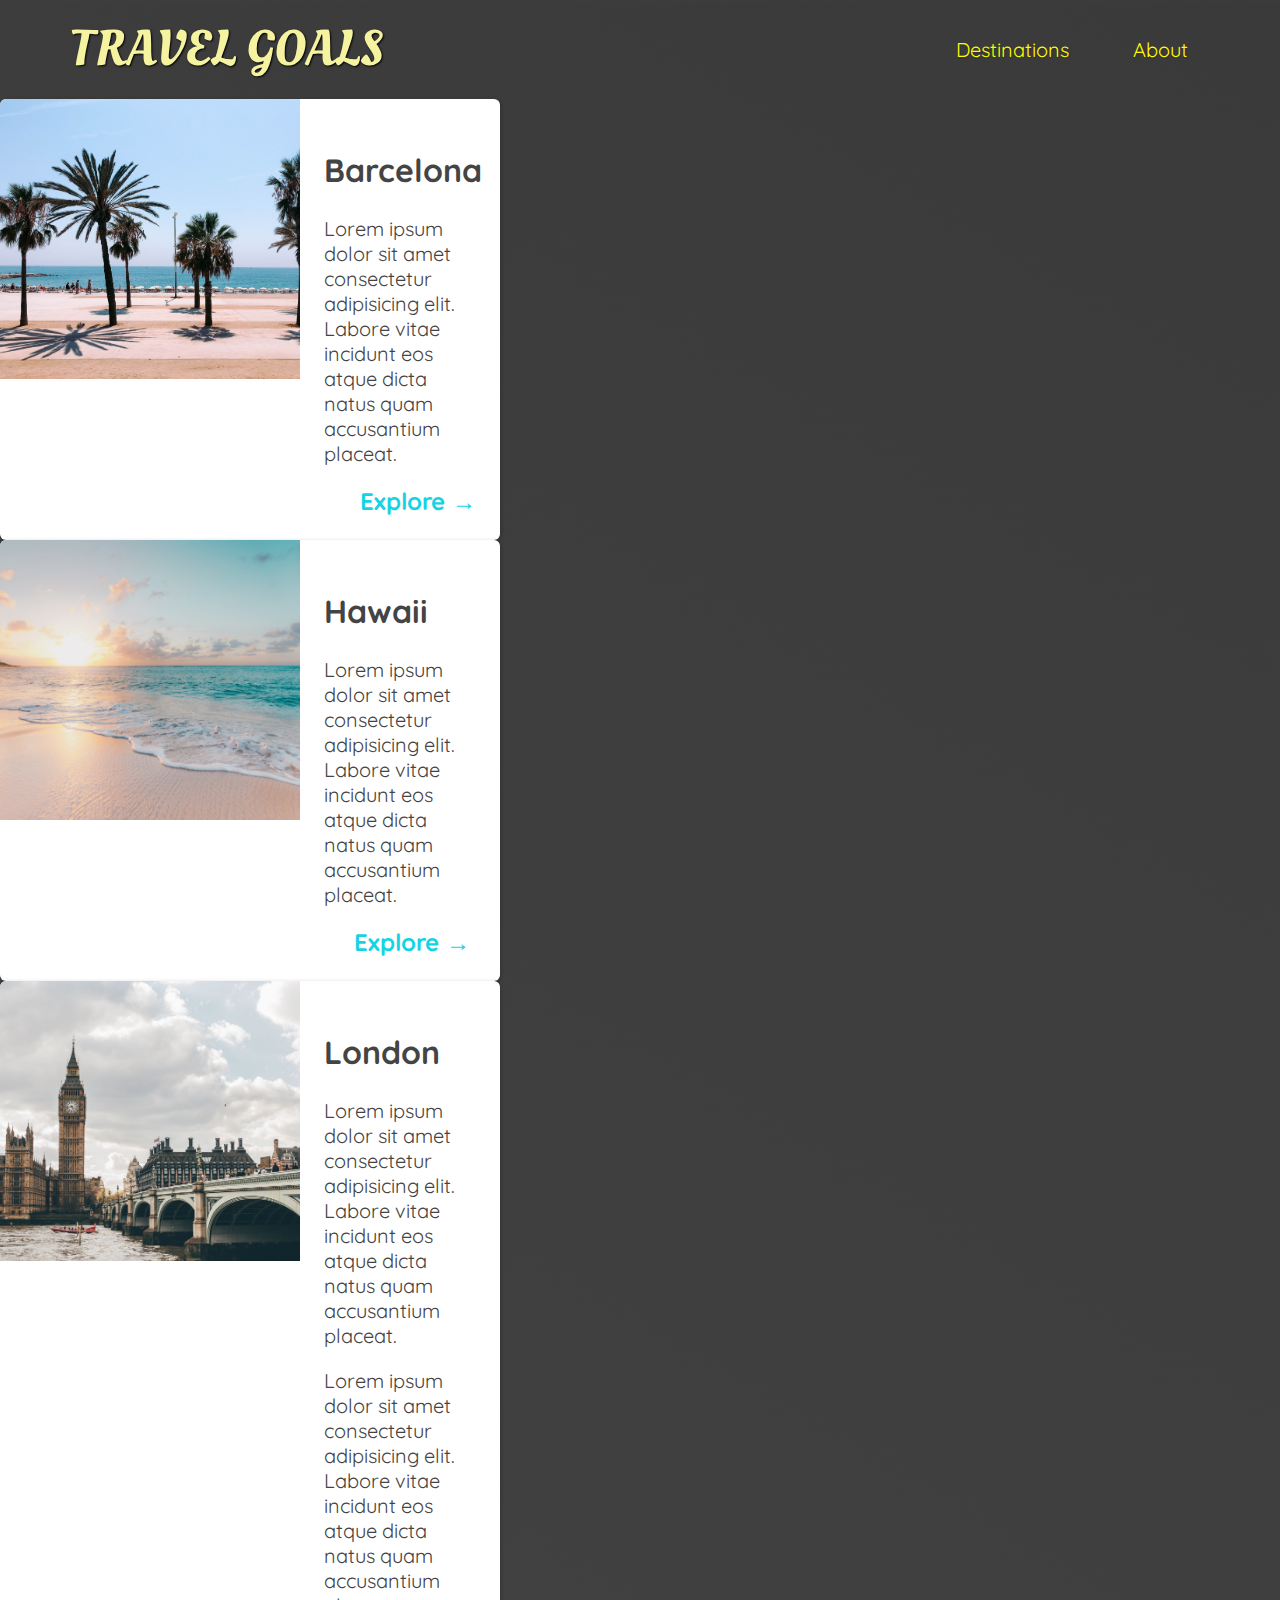
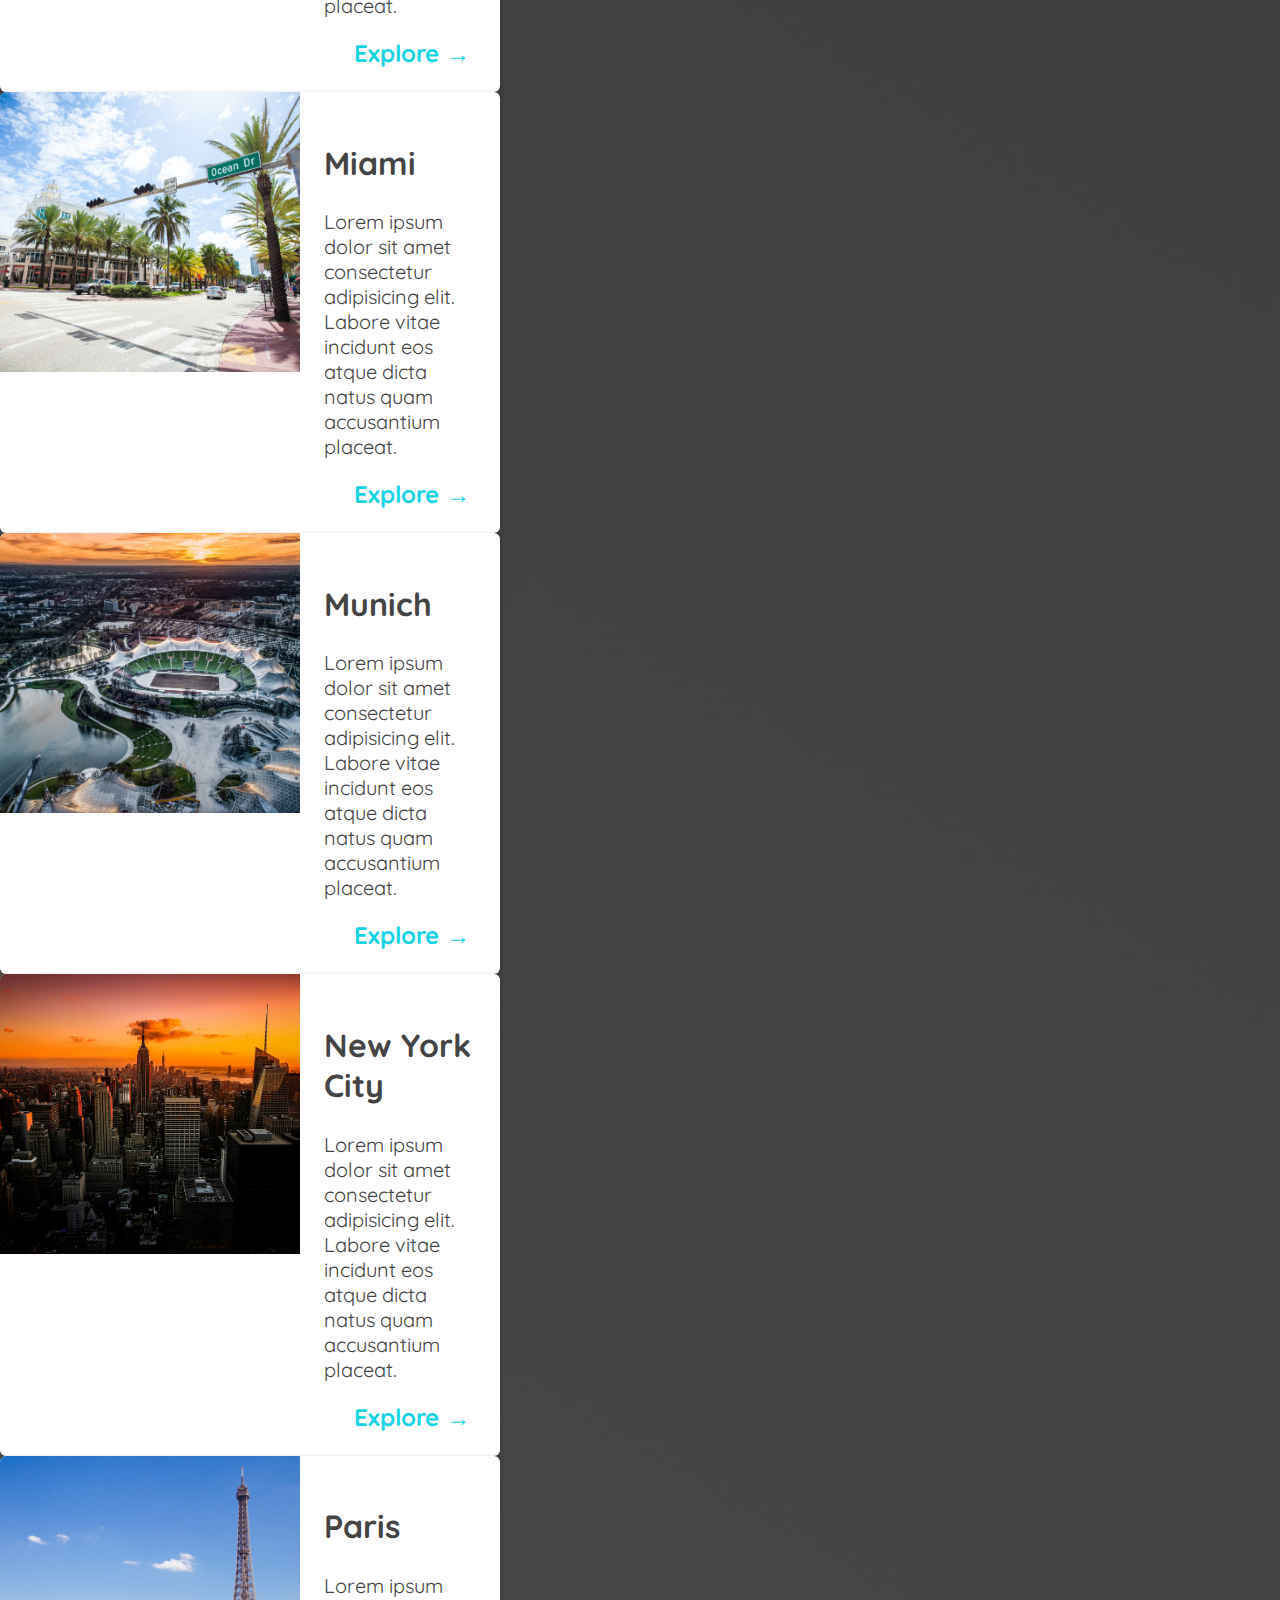
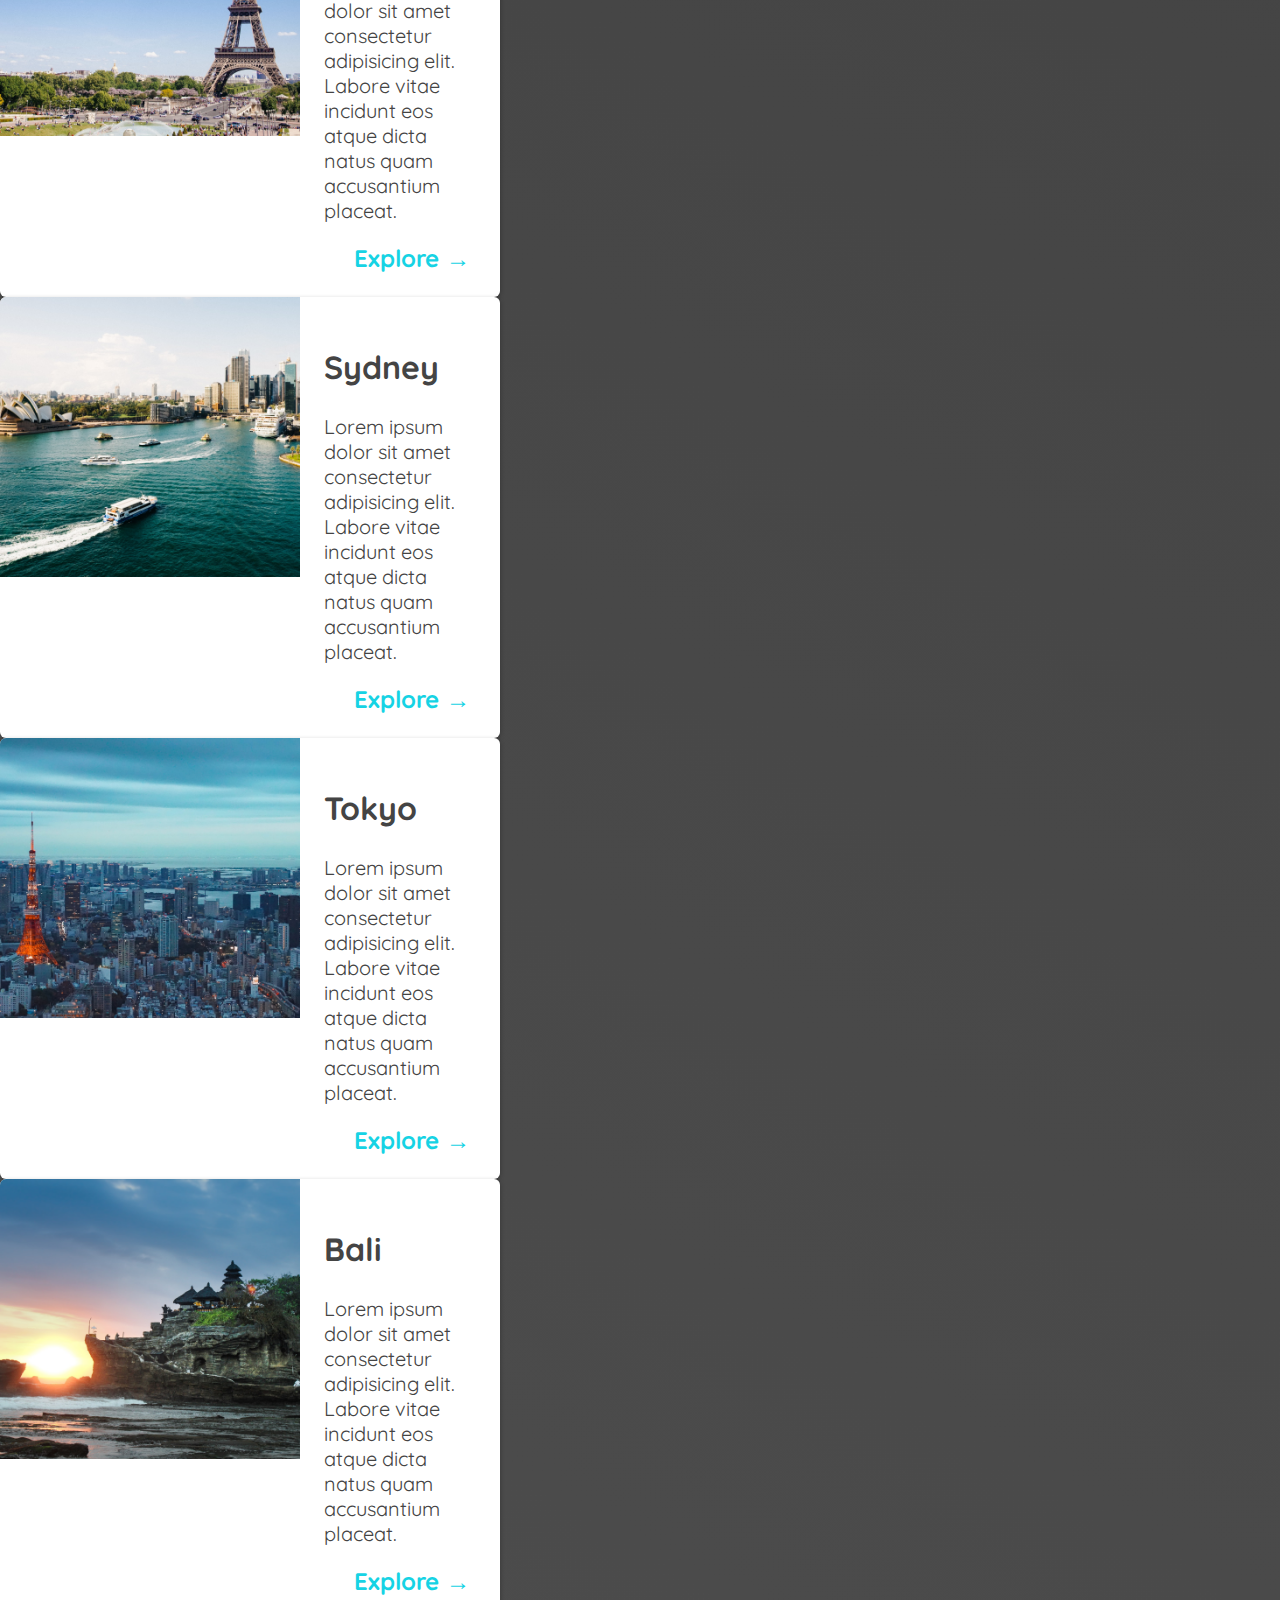
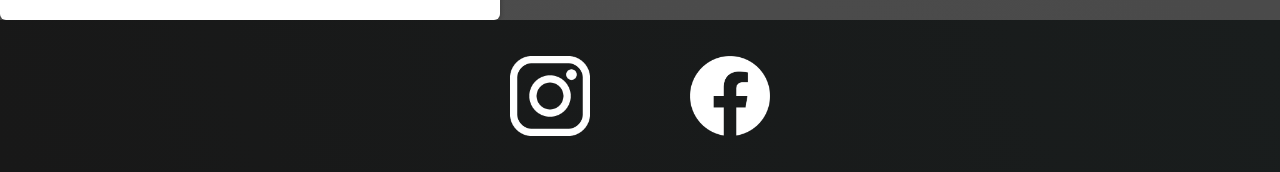
==== places.html @ da5629b3 "Completed the list of places pages" ====
<!DOCTYPE html>
<html lang="en">
  <head>
    <meta charset="UTF-8" />
    <link rel="stylesheet" href="shared.css" />
    <link rel="stylesheet" href="places.css" />
    <link
      href="https://fonts.googleapis.com/css2?family=Raleway:wght@700&family=Oleo+Script:wght@700&family=Quicksand:wght@300;500;700&display=swap"
      rel="stylesheet"
    />
    <title>Travel Goals</title>
  </head>

  <body>
    <header>
      <div id="page-logo">
        <a href="/index.html">Travel Goals</a>
      </div>
      <nav>
        <ul>
          <li><a href="/places.html">Destinations</a></li>
          <li><a href="">About</a></li>
          <!--위 About 페이지는 나중에 만드려면 알아서 만들기-->
        </ul>
      </nav>
    </header>

    <main>
      <ul>
        <li>
          <img src="images/places/barcelona.jpg" alt="City of Barcelona" />
          <div class="item-content">
            <div>
              <h2>Barcelona</h2>
              <p>
                Lorem ipsum dolor sit amet consectetur adipisicing elit. Labore
                vitae incidunt eos atque dicta natus quam accusantium placeat.
              </p>
            </div>
            <div class="actions">
              <a href="https://en.wikipedia.org/wiki/Barcelona">Explore &#x2192</a>
            </div>
          </div>
        </li>
        <li>
          <img src="images/places/hawaii.jpg" alt="Hawaii beach" />
          <div class="item-content">
            <div>
              <h2>Hawaii</h2>
              <p>
                Lorem ipsum dolor sit amet consectetur adipisicing elit. Labore
                vitae incidunt eos atque dicta natus quam accusantium placeat.
              </p>
            </div>
            <div class="actions">
              <a href="hhttps://en.wikipedia.org/wiki/Hawaii">Explore &#x2192</a>
            </div>
          </div>
        </li>
        <li>
          <img src="images/places/london.jpg" alt="London city" />
          <div class="item-content">
            <div>
              <h2>London</h2>
              <p>
                Lorem ipsum dolor sit amet consectetur adipisicing elit. Labore
                vitae incidunt eos atque dicta natus quam accusantium placeat.
              </p>
              <p>
                Lorem ipsum dolor sit amet consectetur adipisicing elit. Labore
                vitae incidunt eos atque dicta natus quam accusantium placeat.
              </p>
            </div>
            <div class="actions">
              <a href="https://en.wikipedia.org/wiki/London">Explore &#x2192</a>
            </div>
          </div>
        </li>
        <li>
          <img src="images/places/miami.jpg" alt="Miami streets" />
          <div class="item-content">
            <div>
              <h2>Miami</h2>
              <p>
                Lorem ipsum dolor sit amet consectetur adipisicing elit. Labore
                vitae incidunt eos atque dicta natus quam accusantium placeat.
              </p>
            </div>
            <div class="actions">
              <a href="https://en.wikipedia.org/wiki/Miami">Explore &#x2192</a>
            </div>
          </div>
        </li>
        <li>
          <img src="images/places/munich.jpg" alt="Munich football stadium" />
          <div class="item-content">
            <div>
              <h2>Munich</h2>
              <p>
                Lorem ipsum dolor sit amet consectetur adipisicing elit. Labore
                vitae incidunt eos atque dicta natus quam accusantium placeat.
              </p>
            </div>
            <div class="actions">
              <a href="https://en.wikipedia.org/wiki/Munich">Explore &#x2192</a>
            </div>
          </div>
        </li>
        <li>
          <img src="images/places/new-york-city.jpg" alt="New York City skyline" />
          <div class="item-content">
            <div>
              <h2>New York City</h2>
              <p>
                Lorem ipsum dolor sit amet consectetur adipisicing elit. Labore
                vitae incidunt eos atque dicta natus quam accusantium placeat.
              </p>
            </div>
            <div class="actions">
              <a href="https://en.wikipedia.org/wiki/New_York_City"
                >Explore &#x2192</a
              >
            </div>
          </div>
        </li>
        <li>
          <img src="images/places/paris.jpg" alt="Paris city" />
          <div class="item-content">
            <div>
              <h2>Paris</h2>
              <p>
                Lorem ipsum dolor sit amet consectetur adipisicing elit. Labore
                vitae incidunt eos atque dicta natus quam accusantium placeat.
              </p>
            </div>
            <div class="actions">
              <a href="https://en.wikipedia.org/wiki/Paris">Explore &#x2192</a>
            </div>
          </div>
        </li>
        <li>
          <img src="images/places/sydney.jpg" alt="Sydney beach" />
          <div class="item-content">
            <div>
              <h2>Sydney</h2>
              <p>
                Lorem ipsum dolor sit amet consectetur adipisicing elit. Labore
                vitae incidunt eos atque dicta natus quam accusantium placeat.
              </p>
            </div>
            <div class="actions">
              <a href="https://en.wikipedia.org/wiki/Sydney">Explore &#x2192</a>
            </div>
          </div>
        </li>
        <li>
          <img src="images/places/tokyo.jpg" alt="Tokyo skyline" />
          <div class="item-content">
            <div>
              <h2>Tokyo</h2>
              <p>
                Lorem ipsum dolor sit amet consectetur adipisicing elit. Labore
                vitae incidunt eos atque dicta natus quam accusantium placeat.
              </p>
            </div>
            <div class="actions">
              <a href="https://en.wikipedia.org/wiki/Tokyo">Explore &#x2192</a>
            </div>
          </div>
        </li>
        <li>
          <img src="images/places/bali.jpg" alt="Bali beach" />
          <div class="item-content">
            <div>
              <h2>Bali</h2>
              <p>
                Lorem ipsum dolor sit amet consectetur adipisicing elit. Labore
                vitae incidunt eos atque dicta natus quam accusantium placeat.
              </p>
            </div>
            <div class="actions">
              <a href="https://en.wikipedia.org/wiki/Bali">Explore &#x2192</a>
            </div>
          </div>
        </li>
      </ul>
    </main>
    <footer>
      <ul>
        <li>
          <a href="https://www.instagram.com/">
            <img src="/images/icons/insta.png" alt="Instagram logo"
          /></a>
        </li>
        <li>
          <a href="https://www.facebook.com/"
            ><img src="images/icons/facebook.png" alt="Facebook logo"
          /></a>
        </li>
      </ul>
    </footer>
  </body>
</html>
---- shared.css ----
body {
  font-family: "Quicksand", sans-serif;
  margin: 0;
}

ul {
  list-style: none;
  margin: 0;
  padding: 0;
}

a {
  text-decoration: none;
}

header {
  display: flex;
  justify-content: space-between;
  align-items: center;
  padding: 15px 60px;
  position: absolute;
  width: 100%;
  top: 0;
  left: 0;
  box-sizing: border-box;
}

#page-logo a {
  padding: 10px;
  font-family: "Oleo Script", sans-serif;
  color: rgb(245, 243, 160);
  font-size: 50px;
  text-transform: uppercase;
  text-shadow: 1px 1px 2px rgb(0, 0, 0);
}

header ul {
  display: flex;
}

header li {
  margin: 20px;
}
nav a {
  color: black;
}

header a {
  color: rgb(255, 251, 0);
  font-size: 20px;
  padding: 12px;
  text-shadow: 1px 1px 2px rgba(0, 0, 0, 0.2);
  border-radius: 6px;
}

header a:hover {
  color: rgb(77, 77, 77);
  background-color: rgb(255, 251, 0);
}

footer {
  background: linear-gradient(70deg, rgb(24, 24, 24), rgb(25, 29, 29));
  padding: 36px;
}

footer ul {
  display: flex;
  justify-content: center;
}
footer li {
  width: 80px;
  height: 80px;
  margin: 0 50px;
}

footer img {
  width: 100%;
  height: 100%;
}
---- places.css ----
body {
  background: linear-gradient(30deg, rgb(77, 77, 77), rgb(58, 58, 58));
  color: rgb(68, 68, 68);
}
header {
  position: static;
}

main ul {
  width: 1500px;
  margin: 0 auto;
}

main li {
  display: flex;
  background-color: white;
  box-shadow: 1px 1px 4px rgba(0, 0, 0, 0.2);
  border-radius: 6px;
  overflow: hidden;
  width: 500px;
}

main li img {
  width: 300px;
  height: 280px;
  object-fit: cover;
}

.item-content {
  padding: 24px;
  display: flex;
  flex-direction: column;
  justify-content: space-between;
}

.item-content h2 {
  font-size: 32px;
  /* margin: 0; */
}

.item-content p {
  font-size: 20px;
}

.actions {
  text-align: right;
}
.actions a {
  font-weight: bold;
  font-size: 24px;
  padding: 6px;
  color: rgb(22, 211, 228);
  border-radius: 5px;
}

.actions a:hover {
  background-color: rgb(235, 253, 255);
  box-shadow: 2px 2px 4px rgba(67, 168, 168, 0.5);
}
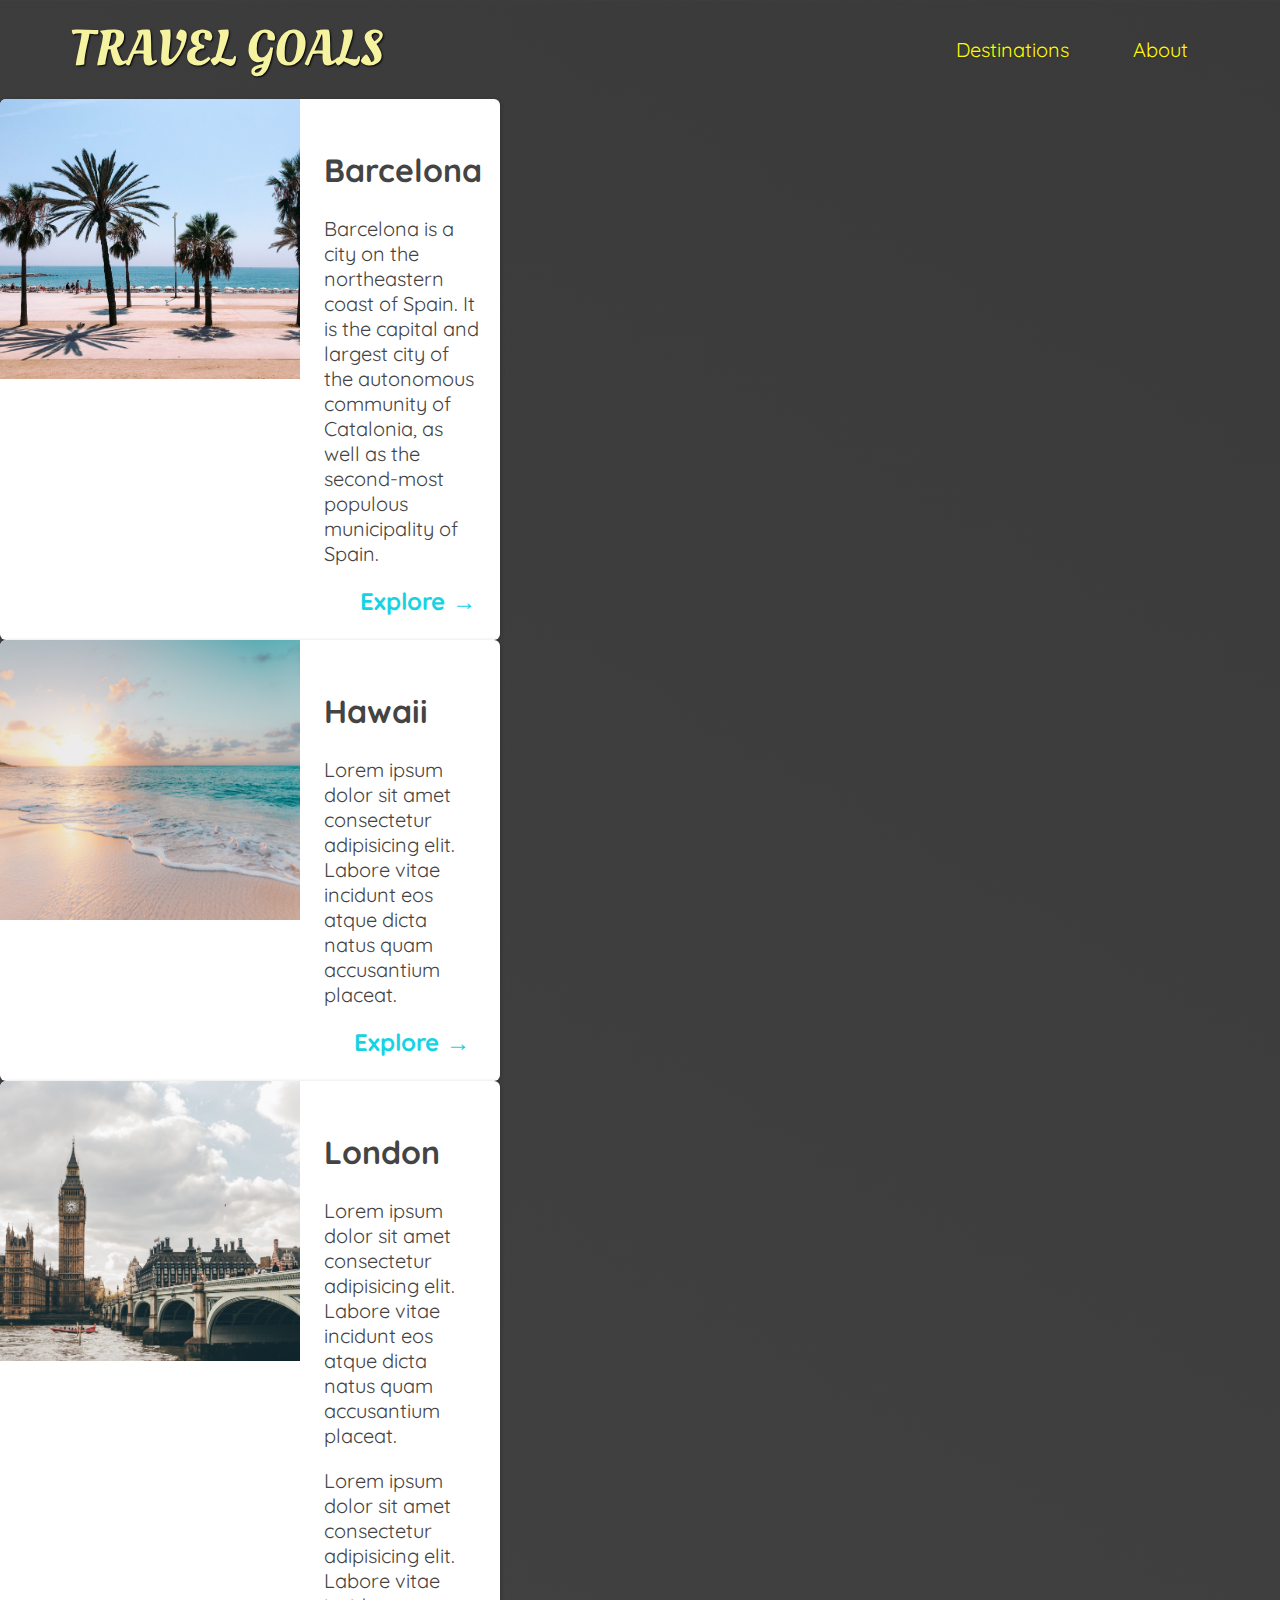
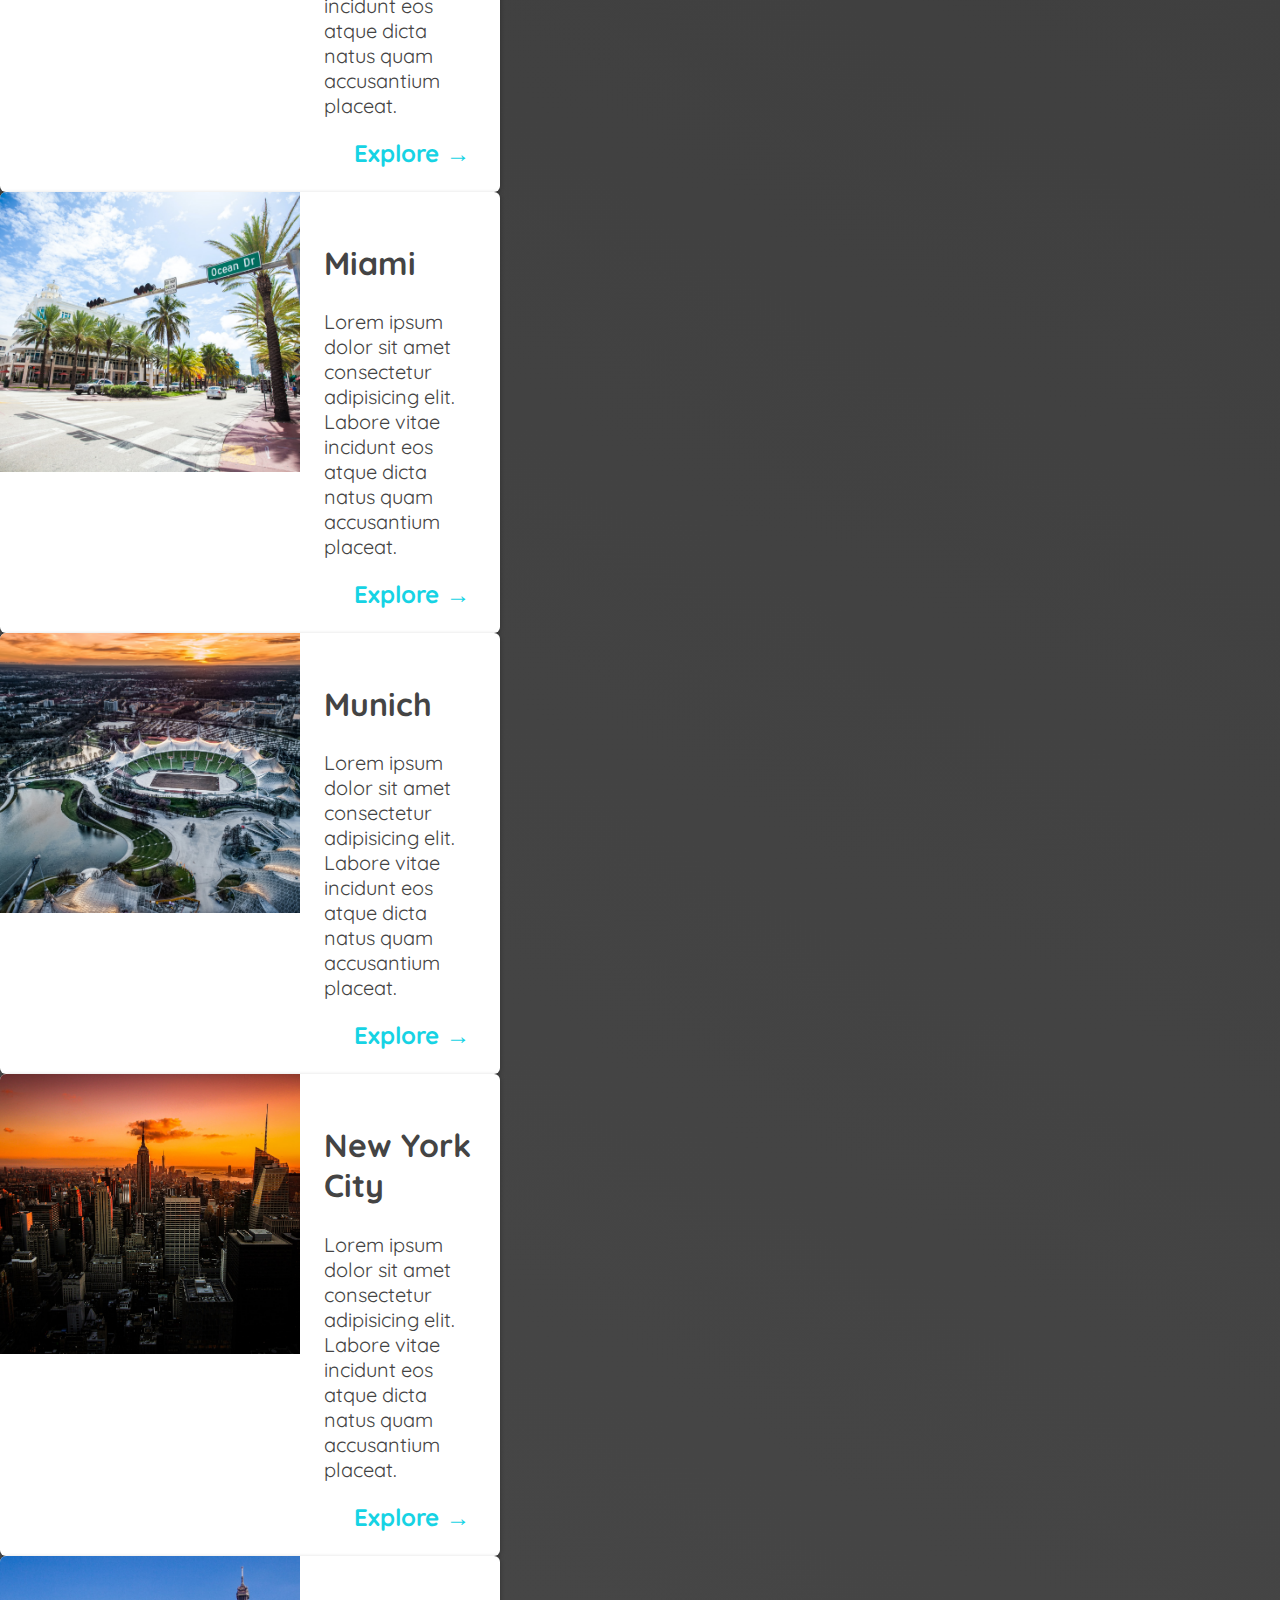
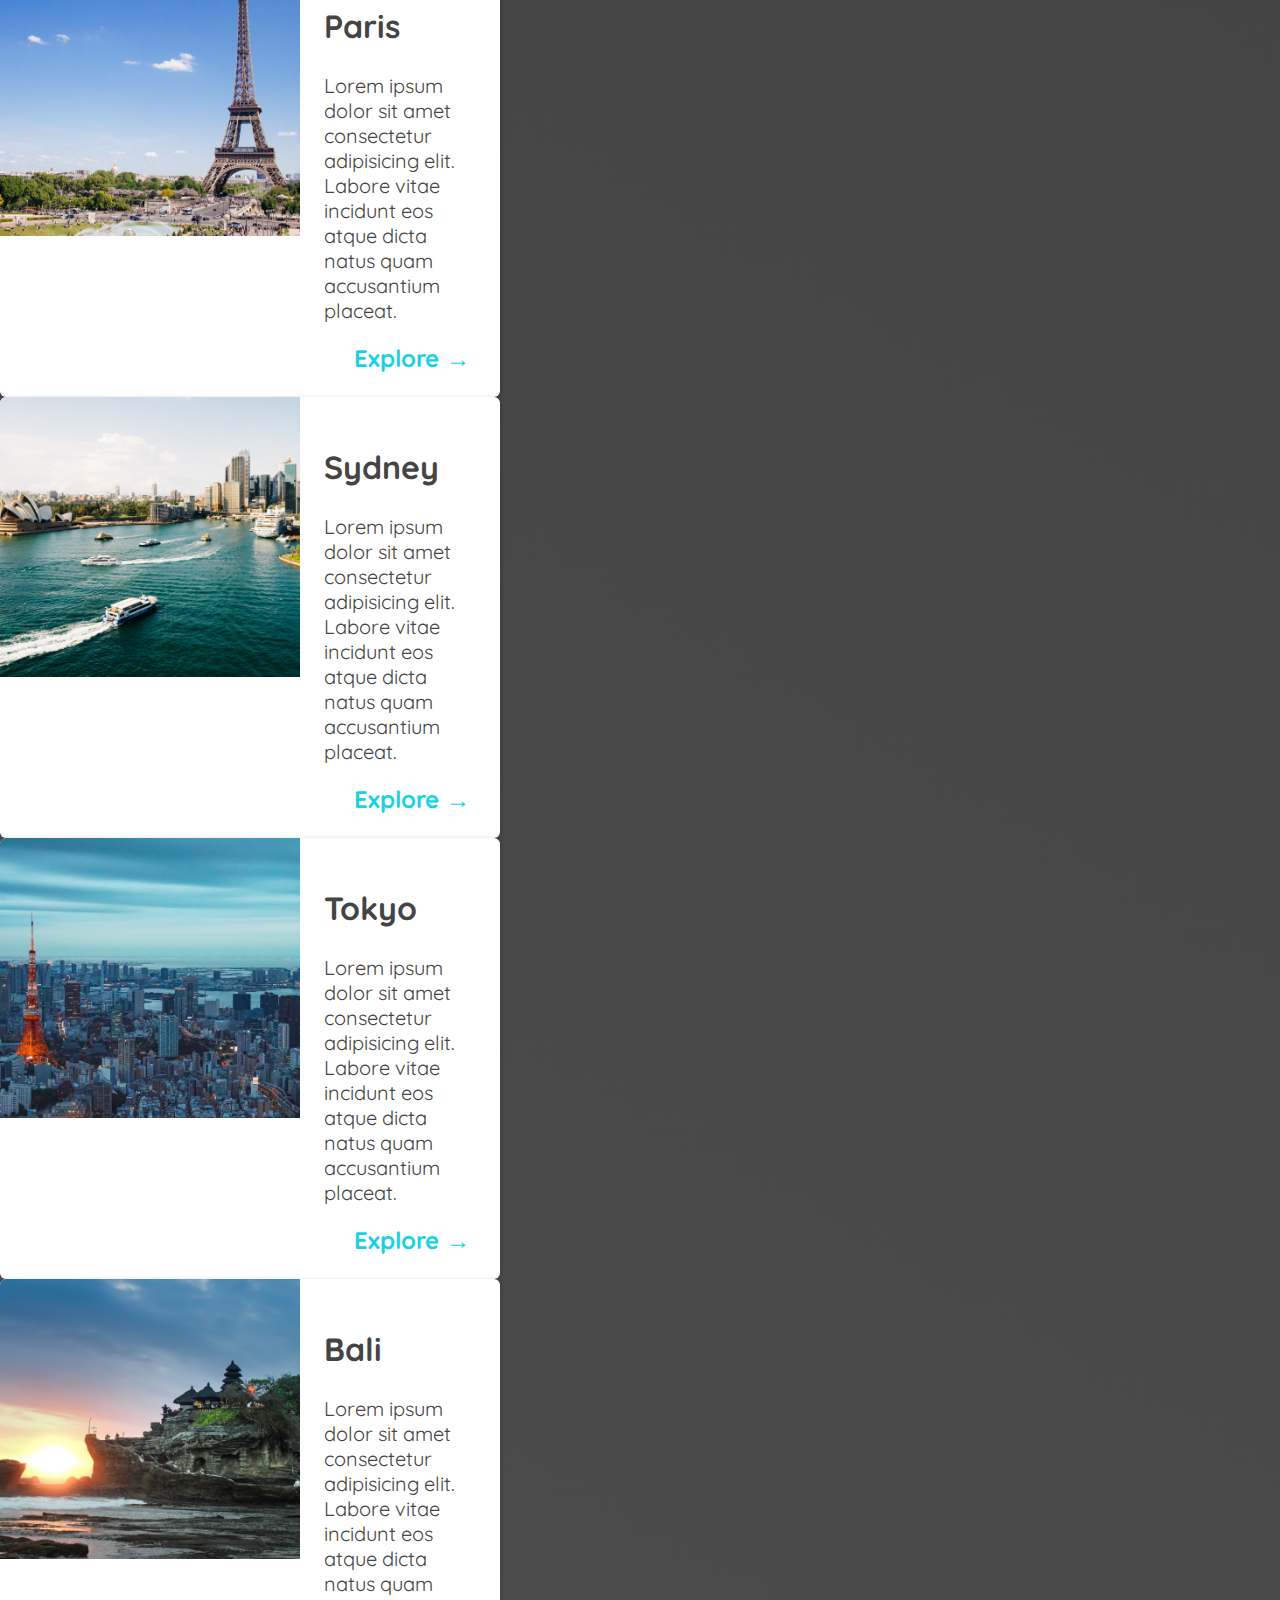
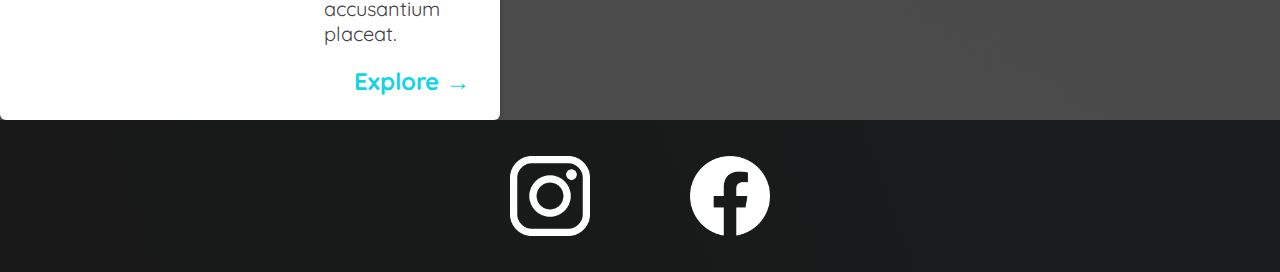
==== commit 8f1880ba: "Barcelona description added" ====
--- a/places.html
+++ b/places.html
@@ -14,11 +14,11 @@
   <body>
     <header>
       <div id="page-logo">
-        <a href="/index.html">Travel Goals</a>
+        <a href="index.html">Travel Goals</a>
       </div>
       <nav>
         <ul>
-          <li><a href="/places.html">Destinations</a></li>
+          <li><a href="places.html">Destinations</a></li>
           <li><a href="">About</a></li>
           <!--위 About 페이지는 나중에 만드려면 알아서 만들기-->
         </ul>
@@ -33,8 +33,7 @@
             <div>
               <h2>Barcelona</h2>
               <p>
-                Lorem ipsum dolor sit amet consectetur adipisicing elit. Labore
-                vitae incidunt eos atque dicta natus quam accusantium placeat.
+                Barcelona is a city on the northeastern coast of Spain. It is the capital and largest city of the autonomous community of Catalonia, as well as the second-most populous municipality of Spain.
               </p>
             </div>
             <div class="actions">
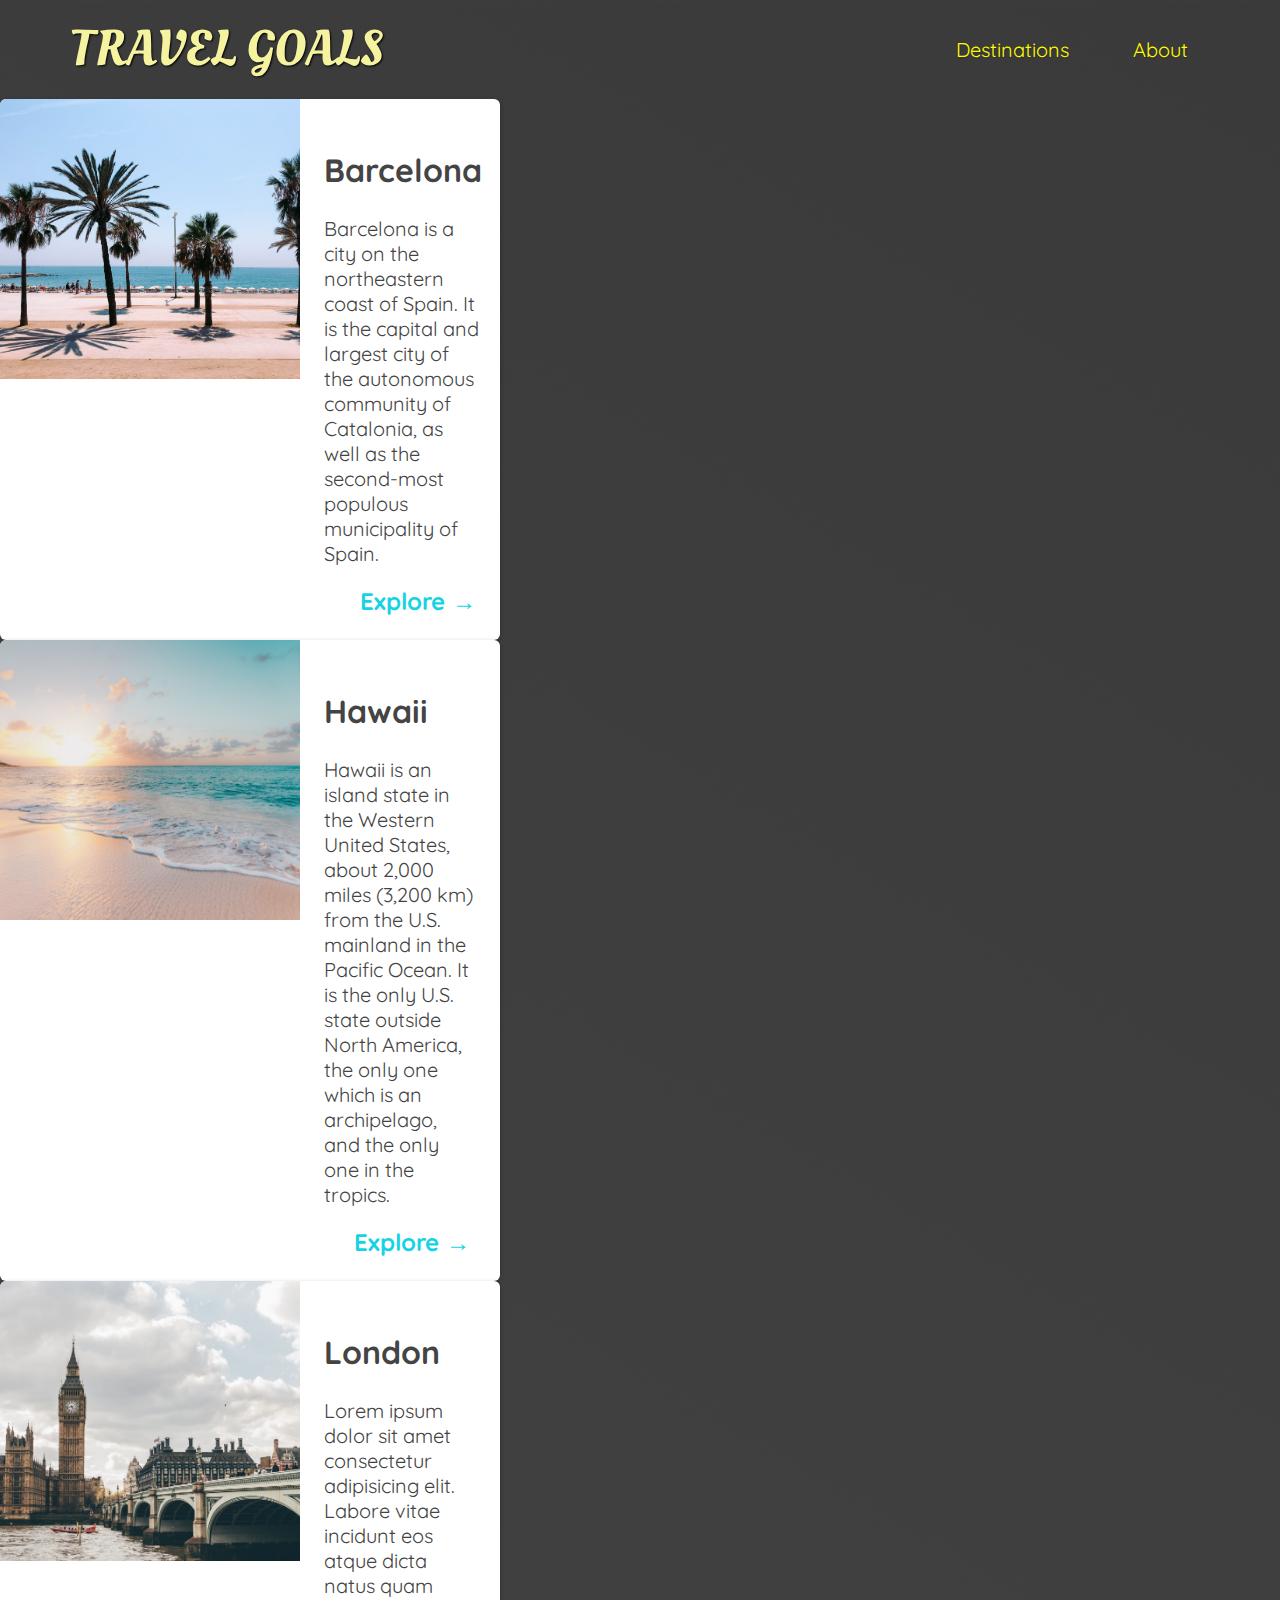
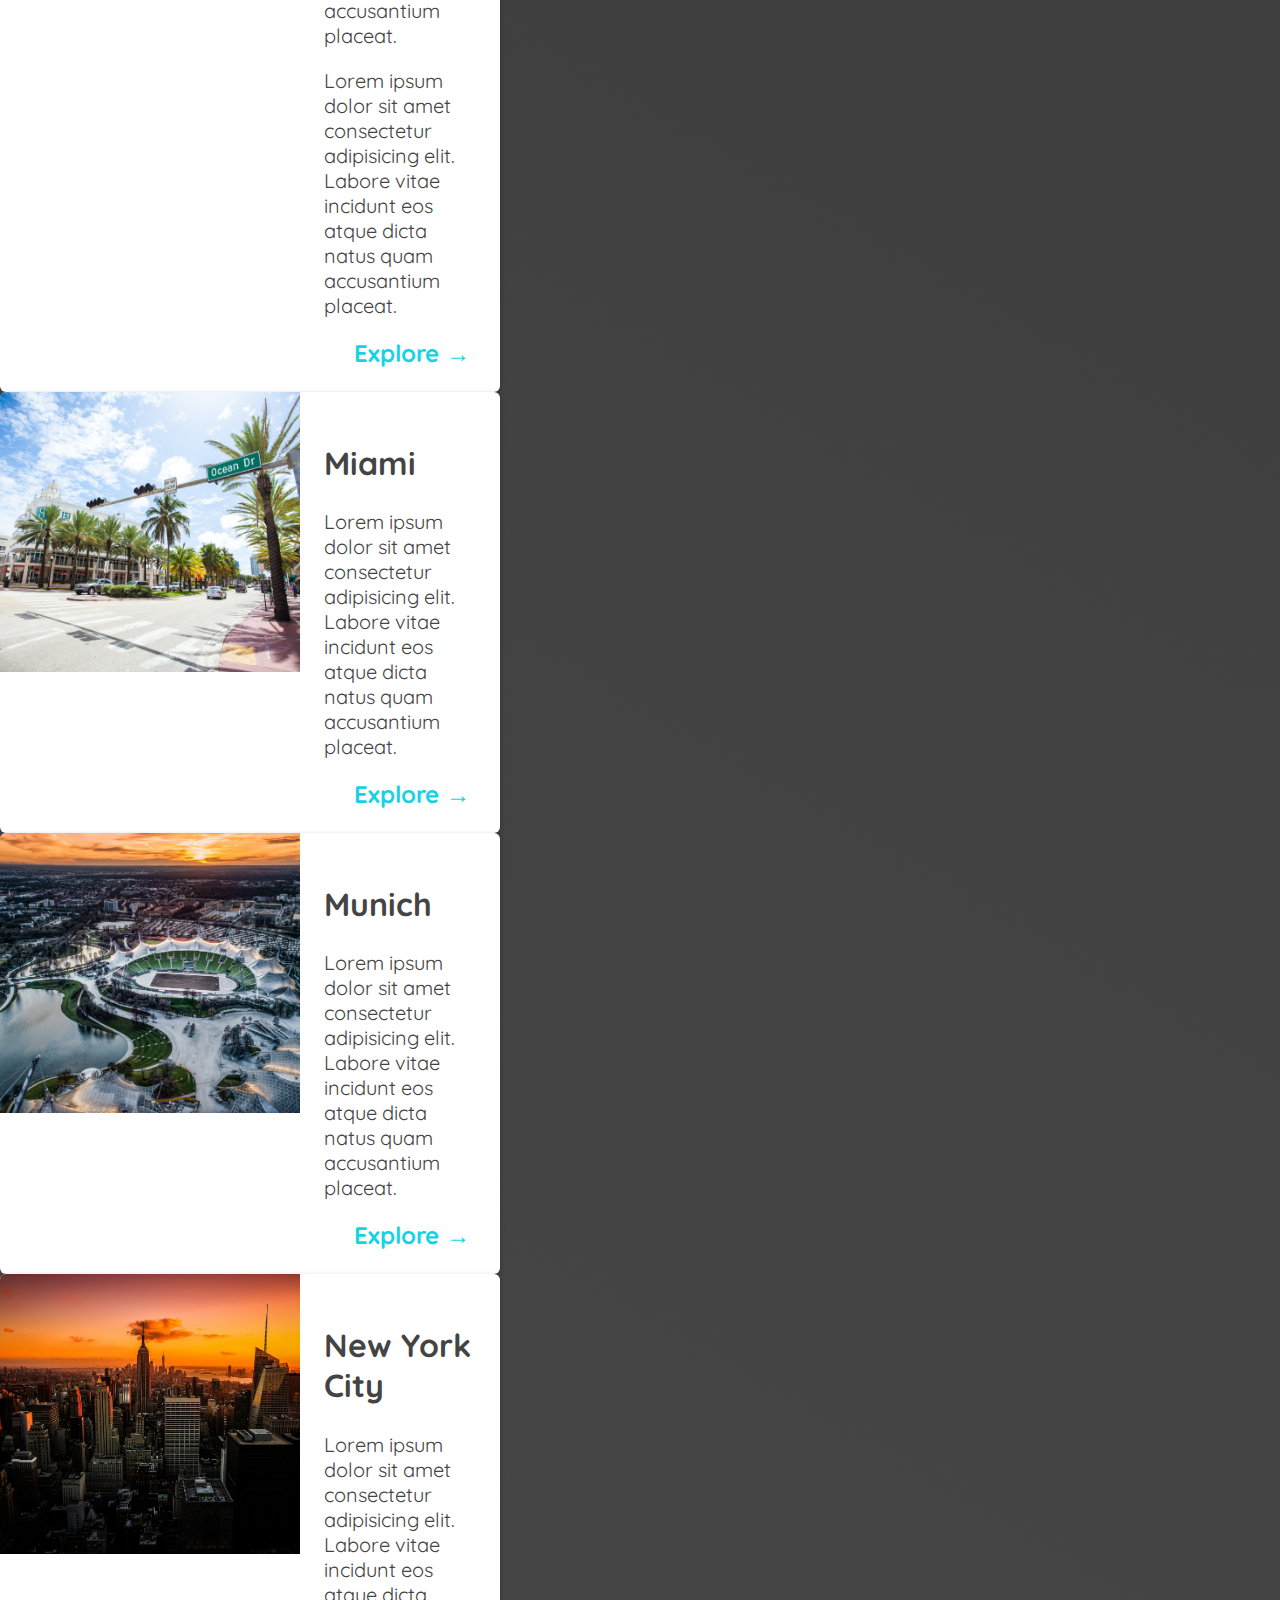
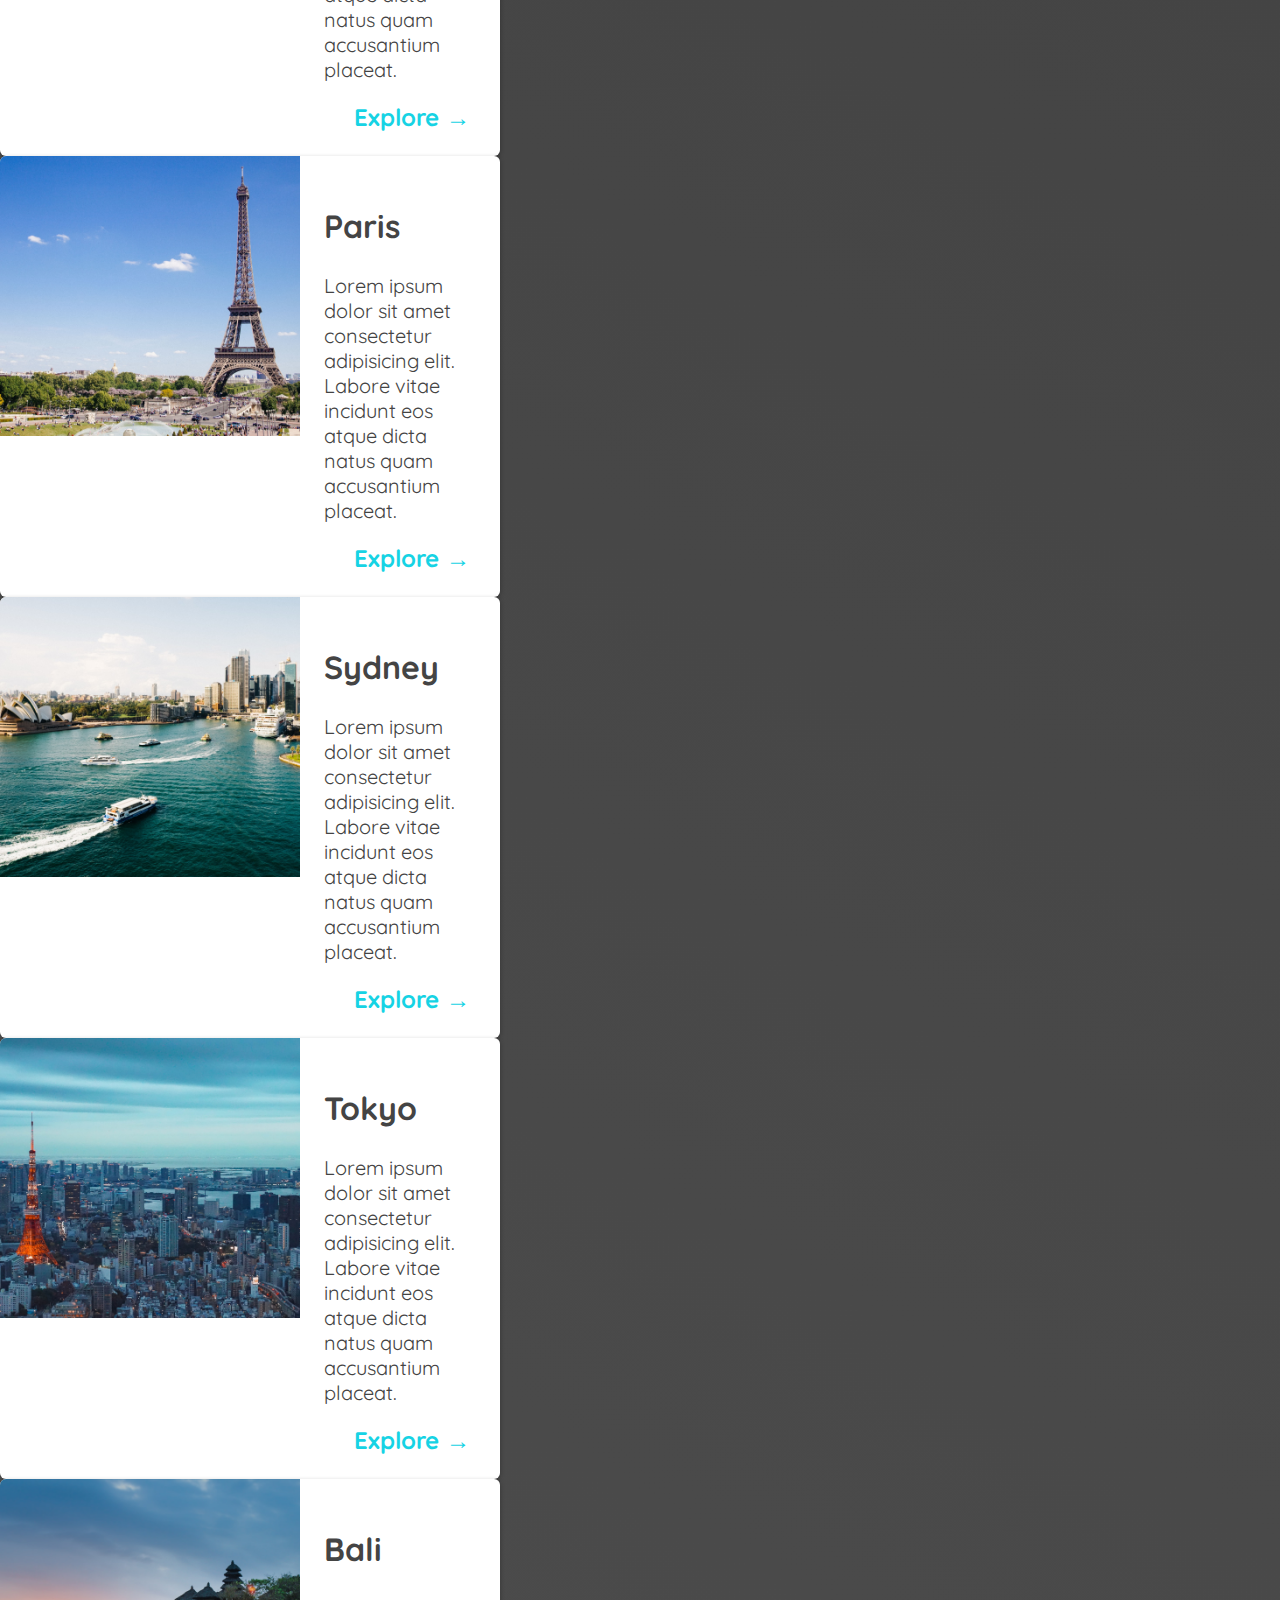
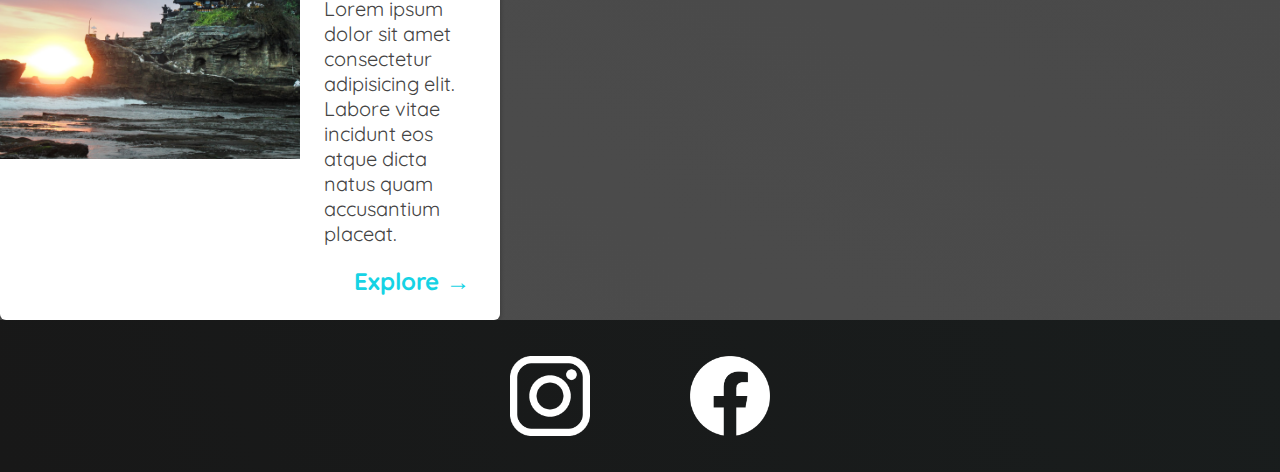
==== commit d878238d: "Fixed descriptions of Barcelona and Hawaii" ====
--- a/places.html
+++ b/places.html
@@ -47,8 +47,7 @@
             <div>
               <h2>Hawaii</h2>
               <p>
-                Lorem ipsum dolor sit amet consectetur adipisicing elit. Labore
-                vitae incidunt eos atque dicta natus quam accusantium placeat.
+                Hawaii is an island state in the Western United States, about 2,000 miles (3,200 km) from the U.S. mainland in the Pacific Ocean. It is the only U.S. state outside North America, the only one which is an archipelago, and the only one in the tropics.
               </p>
             </div>
             <div class="actions">
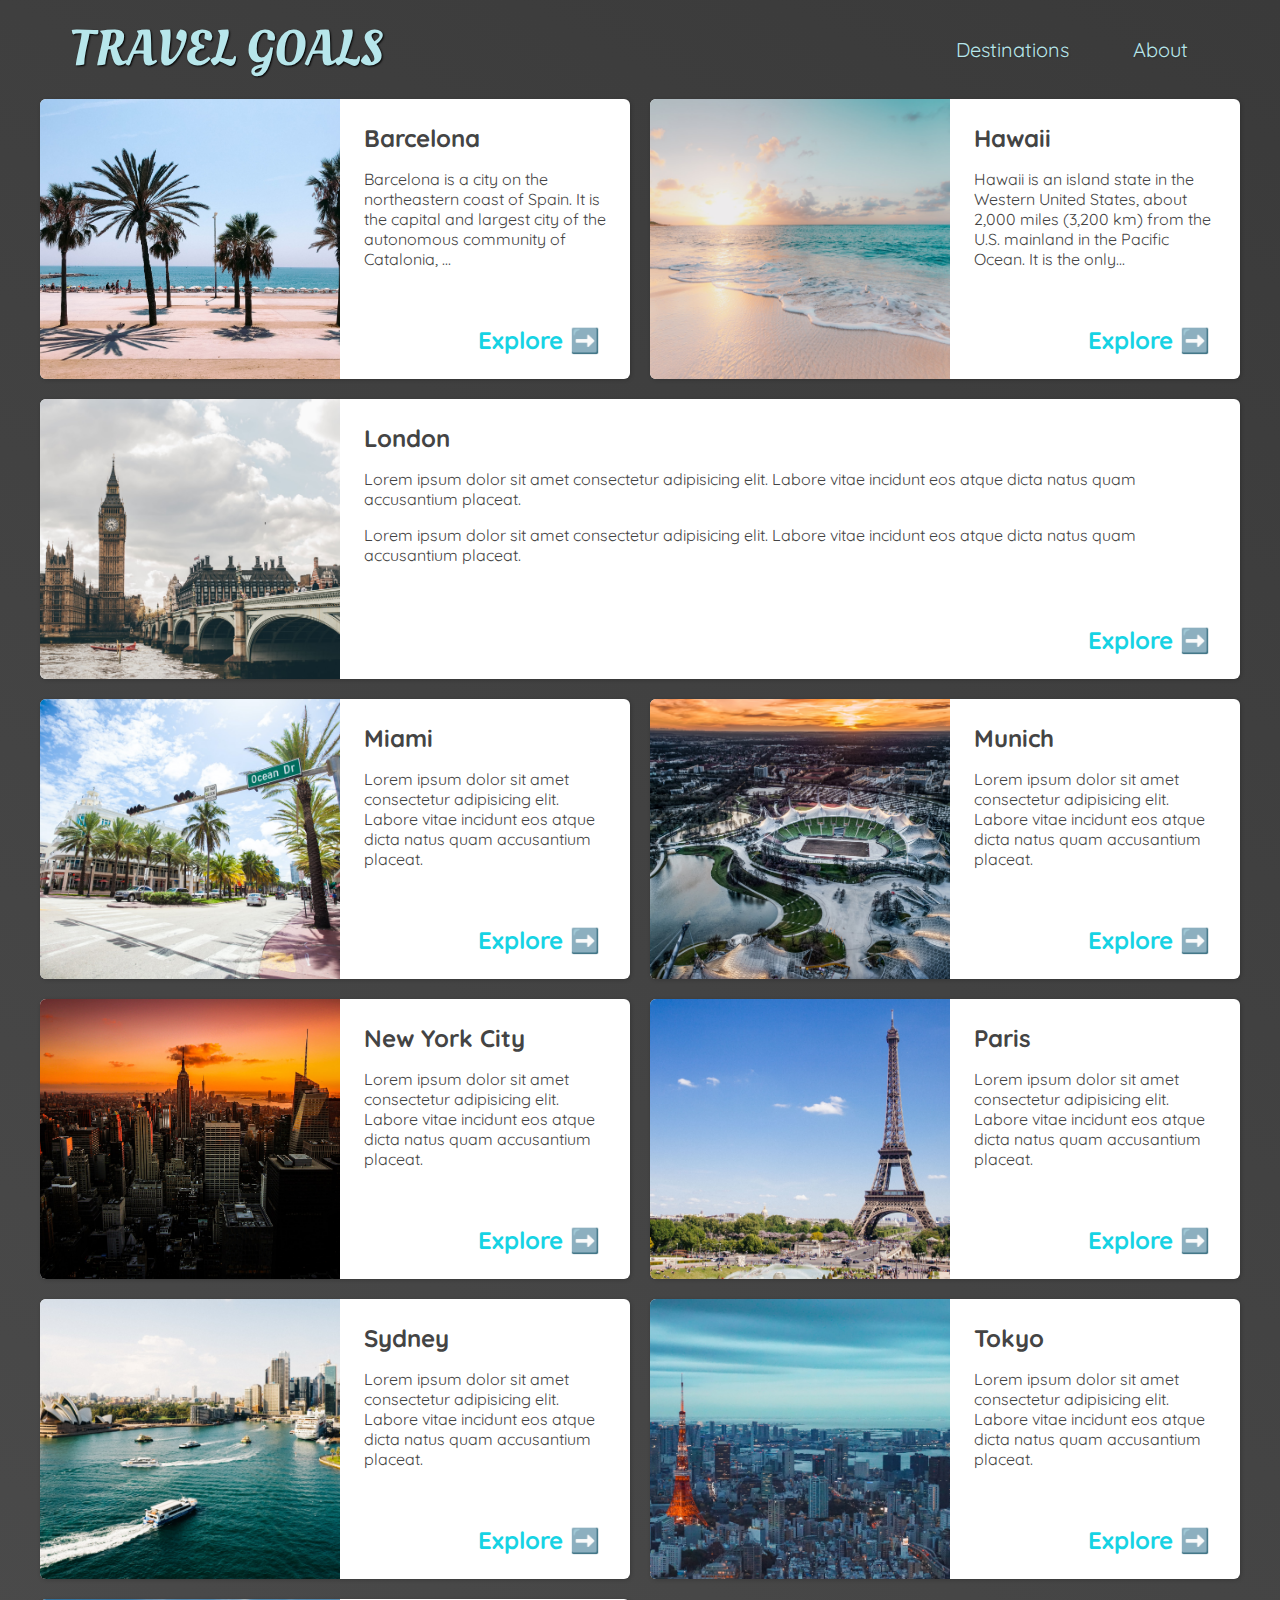
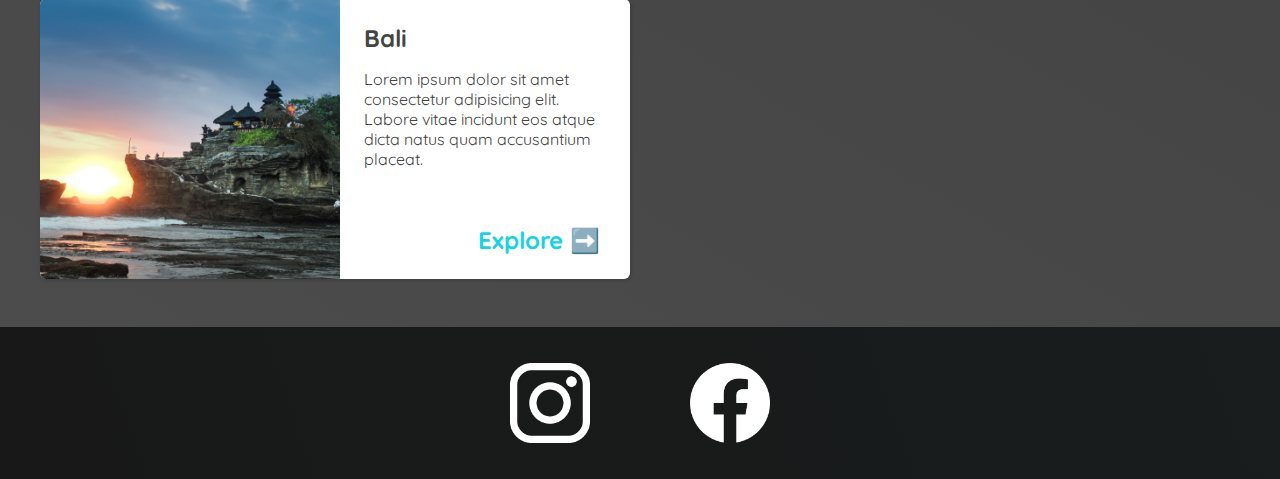
==== commit 883f99d8: "Apply grid layout & Version 1.0 completed" ====
--- a/places.html
+++ b/places.html
@@ -33,11 +33,13 @@
             <div>
               <h2>Barcelona</h2>
               <p>
-                Barcelona is a city on the northeastern coast of Spain. It is the capital and largest city of the autonomous community of Catalonia, as well as the second-most populous municipality of Spain.
-              </p>
-            </div>
-            <div class="actions">
-              <a href="https://en.wikipedia.org/wiki/Barcelona">Explore &#x2192</a>
+                Barcelona is a city on the northeastern coast of Spain. It is
+                the capital and largest city of the autonomous community of
+                Catalonia, ...
+              </p>
+            </div>
+            <div class="actions">
+              <a href="https://en.wikipedia.org/wiki/Barcelona">Explore ➡️</a>
             </div>
           </div>
         </li>
@@ -47,11 +49,13 @@
             <div>
               <h2>Hawaii</h2>
               <p>
-                Hawaii is an island state in the Western United States, about 2,000 miles (3,200 km) from the U.S. mainland in the Pacific Ocean. It is the only U.S. state outside North America, the only one which is an archipelago, and the only one in the tropics.
-              </p>
-            </div>
-            <div class="actions">
-              <a href="hhttps://en.wikipedia.org/wiki/Hawaii">Explore &#x2192</a>
+                Hawaii is an island state in the Western United States, about
+                2,000 miles (3,200 km) from the U.S. mainland in the Pacific
+                Ocean. It is the only...
+              </p>
+            </div>
+            <div class="actions">
+              <a href="hhttps://en.wikipedia.org/wiki/Hawaii">Explore ➡️</a>
             </div>
           </div>
         </li>
@@ -70,7 +74,7 @@
               </p>
             </div>
             <div class="actions">
-              <a href="https://en.wikipedia.org/wiki/London">Explore &#x2192</a>
+              <a href="https://en.wikipedia.org/wiki/London">Explore ➡️</a>
             </div>
           </div>
         </li>
@@ -85,7 +89,7 @@
               </p>
             </div>
             <div class="actions">
-              <a href="https://en.wikipedia.org/wiki/Miami">Explore &#x2192</a>
+              <a href="https://en.wikipedia.org/wiki/Miami">Explore ➡️</a>
             </div>
           </div>
         </li>
@@ -100,12 +104,15 @@
               </p>
             </div>
             <div class="actions">
-              <a href="https://en.wikipedia.org/wiki/Munich">Explore &#x2192</a>
-            </div>
-          </div>
-        </li>
-        <li>
-          <img src="images/places/new-york-city.jpg" alt="New York City skyline" />
+              <a href="https://en.wikipedia.org/wiki/Munich">Explore ➡️</a>
+            </div>
+          </div>
+        </li>
+        <li>
+          <img
+            src="images/places/new-york-city.jpg"
+            alt="New York City skyline"
+          />
           <div class="item-content">
             <div>
               <h2>New York City</h2>
@@ -116,7 +123,7 @@
             </div>
             <div class="actions">
               <a href="https://en.wikipedia.org/wiki/New_York_City"
-                >Explore &#x2192</a
+                >Explore ➡️</a
               >
             </div>
           </div>
@@ -132,7 +139,7 @@
               </p>
             </div>
             <div class="actions">
-              <a href="https://en.wikipedia.org/wiki/Paris">Explore &#x2192</a>
+              <a href="https://en.wikipedia.org/wiki/Paris">Explore ➡️</a>
             </div>
           </div>
         </li>
@@ -147,7 +154,7 @@
               </p>
             </div>
             <div class="actions">
-              <a href="https://en.wikipedia.org/wiki/Sydney">Explore &#x2192</a>
+              <a href="https://en.wikipedia.org/wiki/Sydney">Explore ➡️</a>
             </div>
           </div>
         </li>
@@ -162,7 +169,7 @@
               </p>
             </div>
             <div class="actions">
-              <a href="https://en.wikipedia.org/wiki/Tokyo">Explore &#x2192</a>
+              <a href="https://en.wikipedia.org/wiki/Tokyo">Explore ➡️</a>
             </div>
           </div>
         </li>
@@ -177,7 +184,7 @@
               </p>
             </div>
             <div class="actions">
-              <a href="https://en.wikipedia.org/wiki/Bali">Explore &#x2192</a>
+              <a href="https://en.wikipedia.org/wiki/Bali">Explore ➡️</a>
             </div>
           </div>
         </li>
--- a/shared.css
+++ b/shared.css
@@ -53,7 +53,7 @@
   border-radius: 6px;
 }
 
-header a:hover {
+header nav a:hover {
   color: rgb(77, 77, 77);
   background-color: rgb(255, 251, 0);
 }
--- a/places.css
+++ b/places.css
@@ -1,14 +1,35 @@
 body {
   background: linear-gradient(30deg, rgb(77, 77, 77), rgb(58, 58, 58));
   color: rgb(68, 68, 68);
+}
+
+#page-logo a {
+  color: rgb(183, 230, 235);
 }
 header {
   position: static;
 }
 
+header a {
+  color: rgb(183, 230, 235);
+}
+
+header nav a:hover {
+  background-color: rgb(183, 230, 235);
+  color: rgb(59, 59, 59);
+  font-weight: 900;
+}
+
 main ul {
-  width: 1500px;
-  margin: 0 auto;
+  width: 1200px;
+  margin: 0 auto 48px auto;
+  display: grid;
+  grid-template-columns: 1fr 1fr;
+  gap: 20px 20px; /*행과 행 사이를 20px 열과 열 사이를 20px만큼 떨어지게 한다 */
+}
+
+li:nth-of-type(3) {
+  grid-column: 1 / span 2;
 }
 
 main li {
@@ -17,7 +38,6 @@
   box-shadow: 1px 1px 4px rgba(0, 0, 0, 0.2);
   border-radius: 6px;
   overflow: hidden;
-  width: 500px;
 }
 
 main li img {
@@ -34,12 +54,7 @@
 }
 
 .item-content h2 {
-  font-size: 32px;
-  /* margin: 0; */
-}
-
-.item-content p {
-  font-size: 20px;
+  margin: 0;
 }
 
 .actions {
